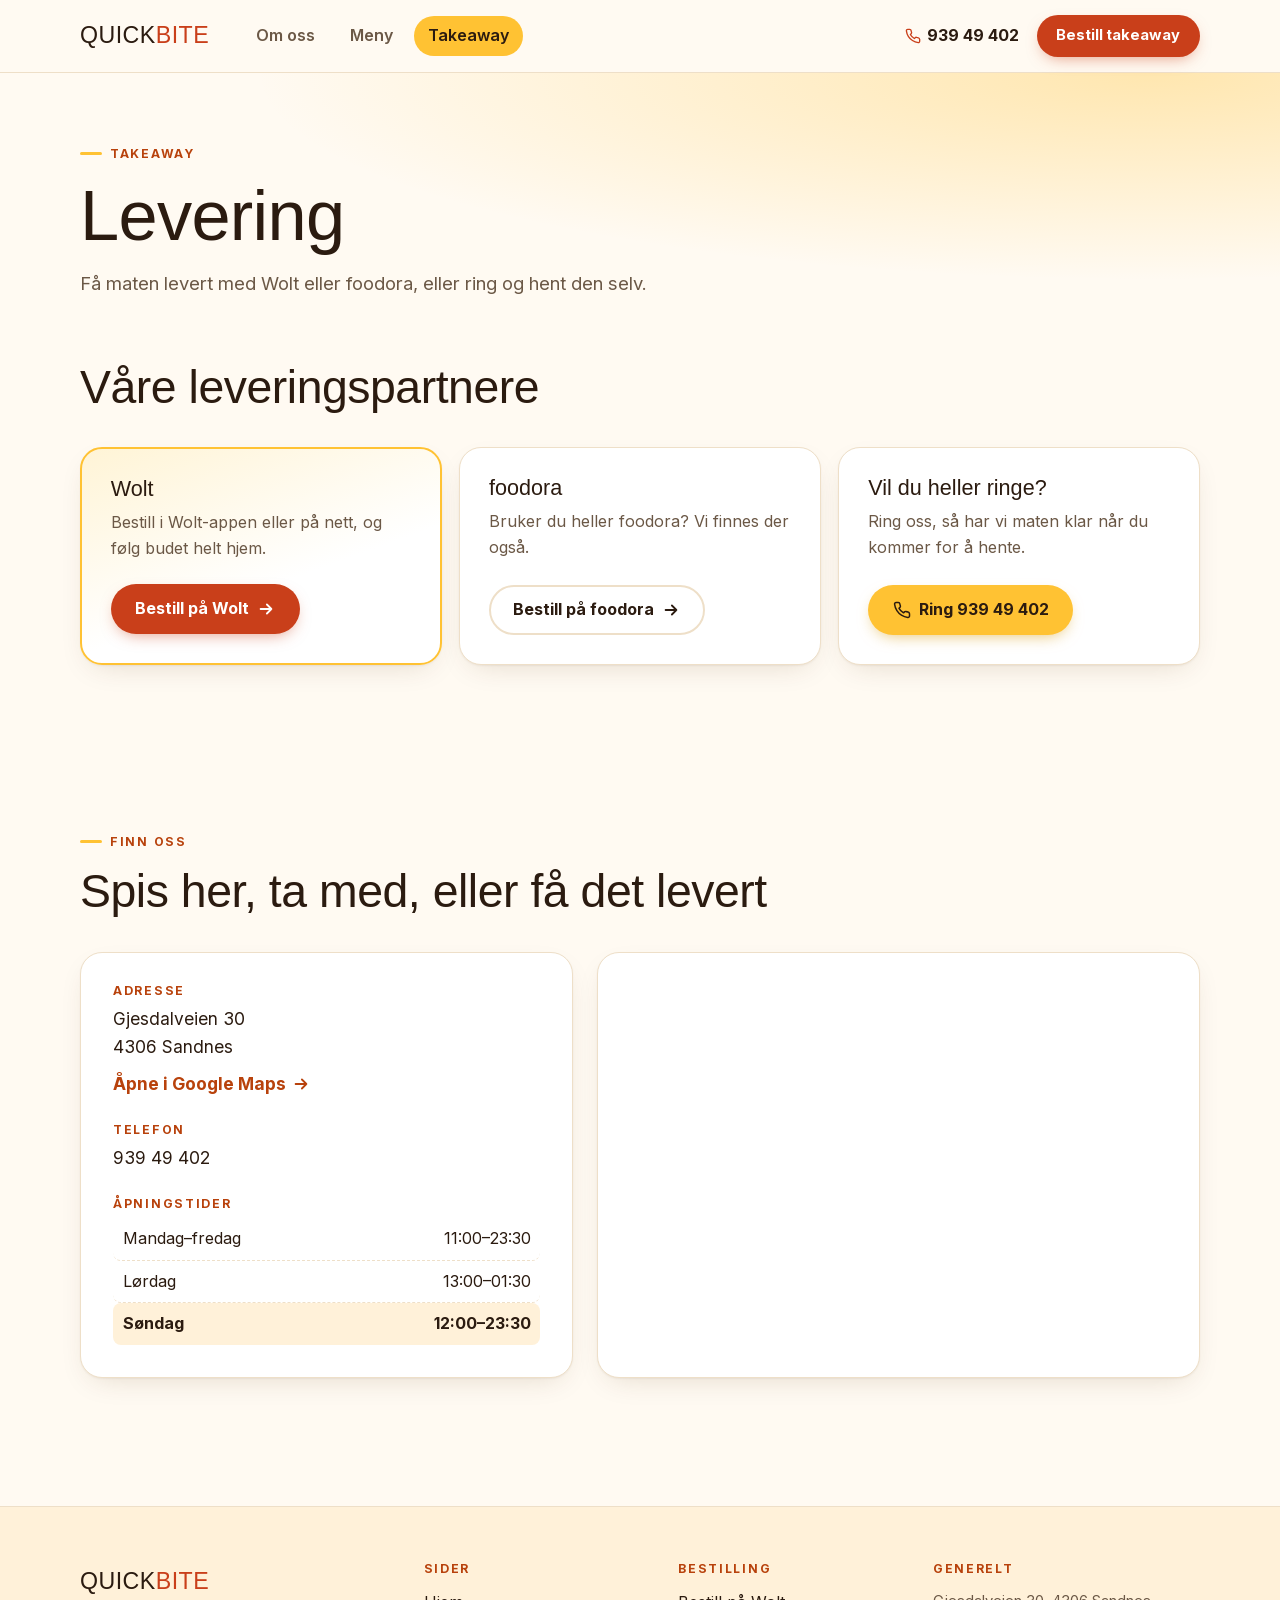
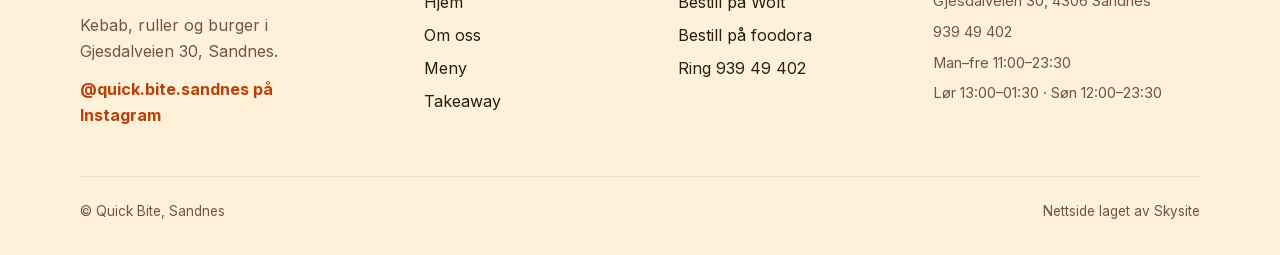
==== levering/index.html @ e2c75972 "Quick Bite-nettsiden, lyst design Co-Authored-By: Claude Opus 5.5 <noreply@anthropic.com>" ====
<!DOCTYPE html>
<html lang="no">
<head>
<meta charset="utf-8">
<meta name="viewport" content="width=device-width, initial-scale=1">
<title>Takeaway og levering – Quick Bite Sandnes</title>
<meta name="description" content="Bestill Quick Bite på Wolt eller foodora, eller ring 939 49 402 og hent selv i Gjesdalveien 30, Sandnes.">
<meta name="theme-color" content="#fffaf2">
<meta property="og:type" content="website">
<meta property="og:locale" content="nb_NO">
<meta property="og:site_name" content="Quick Bite">
<meta property="og:title" content="Takeaway og levering – Quick Bite Sandnes">
<meta property="og:description" content="Bestill Quick Bite på Wolt eller foodora, eller ring 939 49 402 og hent selv i Gjesdalveien 30, Sandnes.">
<link rel="icon" href="../favicon.svg" type="image/svg+xml">
<link rel="preload" href="../fonts/archivo-black.woff2" as="font" type="font/woff2" crossorigin>
<link href="../fonts/fonts.css" rel="stylesheet">
<link href="../style.css" rel="stylesheet">
</head>
<body>
<a class="skip" href="#innhold">Hopp til innholdet</a>

<header class="top">
  <div class="wrap">
    <a class="logo" href="../index.html" aria-label="Quick Bite, til forsiden">QUICK<span>BITE</span></a>
    <nav class="nav" id="nav" aria-label="Hovedmeny">
      <a href="../om-oss/index.html">Om oss</a>
      <a href="../meny/index.html">Meny</a>
      <a href="../levering/index.html" aria-current="page">Takeaway</a>
    </nav>
    <div class="top-right">
      <a class="tel" href="tel:+4793949402" aria-label="Ring 939 49 402"><svg viewBox="0 0 24 24" fill="none" stroke="currentColor" stroke-width="2" stroke-linecap="round" stroke-linejoin="round" aria-hidden="true"><path d="M22 16.9v3a2 2 0 0 1-2.2 2 19.8 19.8 0 0 1-8.6-3.1 19.5 19.5 0 0 1-6-6A19.8 19.8 0 0 1 2.1 4.2 2 2 0 0 1 4.1 2h3a2 2 0 0 1 2 1.7c.1.9.4 1.8.7 2.7a2 2 0 0 1-.5 2.1L8 9.8a16 16 0 0 0 6 6l1.3-1.3a2 2 0 0 1 2.1-.4c.9.3 1.8.6 2.7.7a2 2 0 0 1 1.7 2z"/></svg><span>939 49 402</span></a>
      <a class="btn small" href="../levering/index.html">Bestill takeaway</a>
      <button class="menu-btn" type="button" aria-controls="nav" aria-expanded="false" aria-label="Åpne meny">
        <svg class="bars" viewBox="0 0 24 24" fill="none" stroke="currentColor" stroke-width="2" stroke-linecap="round" aria-hidden="true"><path d="M4 7h16M4 12h16M4 17h16"/></svg>
        <svg class="x" viewBox="0 0 24 24" fill="none" stroke="currentColor" stroke-width="2" stroke-linecap="round" aria-hidden="true"><path d="M6 6l12 12M18 6L6 18"/></svg>
      </button>
    </div>
  </div>
</header>

<main id="innhold">
<section class="page-head">
  <div class="wrap">
    <span class="eyebrow">Takeaway</span>
    <h1>Levering</h1>
    <p class="lead">Få maten levert med Wolt eller foodora, eller ring og hent den selv.</p>
  </div>
</section>

<section aria-labelledby="partnere-tittel" style="padding-top:1.5rem">
  <div class="wrap">
    <div class="sec-head"><h2 id="partnere-tittel">Våre leveringspartnere</h2></div>
    <ul class="partners">
      <li class="partner hl">
        <h3>Wolt</h3>
        <p>Bestill i Wolt-appen eller på nett, og følg budet helt hjem.</p>
        <a class="btn" href="https://wolt.com/nb/nor/sandnes/restaurant/quick-bite-sandnes" target="_blank" rel="noopener">Bestill på Wolt <svg viewBox="0 0 20 20" fill="none" stroke="currentColor" stroke-width="2" stroke-linecap="round" stroke-linejoin="round" aria-hidden="true"><path d="M4 10h12M11 5l5 5-5 5"/></svg></a>
      </li>
      <li class="partner">
        <h3>foodora</h3>
        <p>Bruker du heller foodora? Vi finnes der også.</p>
        <a class="btn ghost" href="https://www.foodora.no/restaurant/xkr0/quick-bite-xkr0" target="_blank" rel="noopener">Bestill på foodora <svg viewBox="0 0 20 20" fill="none" stroke="currentColor" stroke-width="2" stroke-linecap="round" stroke-linejoin="round" aria-hidden="true"><path d="M4 10h12M11 5l5 5-5 5"/></svg></a>
      </li>
      <li class="partner">
        <h3>Vil du heller ringe?</h3>
        <p>Ring oss, så har vi maten klar når du kommer for å hente.</p>
        <a class="btn gold" href="tel:+4793949402"><svg viewBox="0 0 24 24" fill="none" stroke="currentColor" stroke-width="2" stroke-linecap="round" stroke-linejoin="round" aria-hidden="true"><path d="M22 16.9v3a2 2 0 0 1-2.2 2 19.8 19.8 0 0 1-8.6-3.1 19.5 19.5 0 0 1-6-6A19.8 19.8 0 0 1 2.1 4.2 2 2 0 0 1 4.1 2h3a2 2 0 0 1 2 1.7c.1.9.4 1.8.7 2.7a2 2 0 0 1-.5 2.1L8 9.8a16 16 0 0 0 6 6l1.3-1.3a2 2 0 0 1 2.1-.4c.9.3 1.8.6 2.7.7a2 2 0 0 1 1.7 2z"/></svg>Ring 939 49 402</a>
      </li>
    </ul>
  </div>
</section>

<section id="finn-oss" aria-labelledby="finn-tittel">
  <div class="wrap">
    <div class="sec-head">
      <div>
        <span class="eyebrow">Finn oss</span>
        <h2 id="finn-tittel">Spis her, ta med, eller få det levert</h2>
      </div>
    </div>
    <div class="find">
      <div class="find-info">
        <div>
          <h3>Adresse</h3>
          <p>Gjesdalveien 30<br>4306 Sandnes</p>
          <p style="margin-top:.6rem"><a class="link" href="https://maps.google.com/?q=Quick+Bite+Gjesdalveien+30+4306+Sandnes" target="_blank" rel="noopener">Åpne i Google Maps <svg viewBox="0 0 20 20" fill="none" stroke="currentColor" stroke-width="2" stroke-linecap="round" stroke-linejoin="round" aria-hidden="true"><path d="M4 10h12M11 5l5 5-5 5"/></svg></a></p>
        </div>
        <div>
          <h3>Telefon</h3>
          <p><a href="tel:+4793949402">939 49 402</a></p>
        </div>
        <div>
          <h3>Åpningstider</h3>
          <ul class="hours">
<li data-days="1,2,3,4,5"><span>Mandag–fredag</span><span>11:00–23:30</span></li>
<li data-days="6"><span>Lørdag</span><span>13:00–01:30</span></li>
<li data-days="0"><span>Søndag</span><span>12:00–23:30</span></li>
          </ul>
        </div>
      </div>
      <div class="map"><iframe src="https://maps.google.com/maps?q=Gjesdalveien%2030%2C%204306%20Sandnes&z=16&output=embed" title="Kart: Quick Bite, Gjesdalveien 30, Sandnes" loading="lazy" referrerpolicy="no-referrer-when-downgrade"></iframe></div>
    </div>
  </div>
</section>
</main>

<footer>
  <div class="wrap">
    <div class="foot">
      <div>
        <a class="logo" href="../index.html">QUICK<span>BITE</span></a>
        <p>Kebab, ruller og burger i Gjesdalveien 30, Sandnes.</p>
        <p><a class="link" href="https://www.instagram.com/quick.bite.sandnes/" target="_blank" rel="noopener">@quick.bite.sandnes på Instagram</a></p>
      </div>
      <div>
        <h2>Sider</h2>
        <ul>
          <li><a href="../index.html">Hjem</a></li>
          <li><a href="../om-oss/index.html">Om oss</a></li>
          <li><a href="../meny/index.html">Meny</a></li>
          <li><a href="../levering/index.html">Takeaway</a></li>
        </ul>
      </div>
      <div>
        <h2>Bestilling</h2>
        <ul>
          <li><a href="https://wolt.com/nb/nor/sandnes/restaurant/quick-bite-sandnes" target="_blank" rel="noopener">Bestill på Wolt</a></li>
          <li><a href="https://www.foodora.no/restaurant/xkr0/quick-bite-xkr0" target="_blank" rel="noopener">Bestill på foodora</a></li>
          <li><a href="tel:+4793949402">Ring 939 49 402</a></li>
        </ul>
      </div>
      <div>
        <h2>Generelt</h2>
        <ul class="small">
          <li><a href="https://maps.google.com/?q=Quick+Bite+Gjesdalveien+30+4306+Sandnes" target="_blank" rel="noopener">Gjesdalveien 30, 4306 Sandnes</a></li>
          <li><a href="tel:+4793949402">939 49 402</a></li>
          <li>Man–fre 11:00–23:30</li>
          <li>Lør 13:00–01:30 · Søn 12:00–23:30</li>
        </ul>
      </div>
    </div>
    <div class="copy">
      <span>© Quick Bite, Sandnes</span>
      <a href="https://skysite.no/" target="_blank" rel="noopener">Nettside laget av Skysite</a>
    </div>
  </div>
</footer>

<div class="mbar">
  <a class="btn ghost" href="tel:+4793949402"><svg viewBox="0 0 24 24" fill="none" stroke="currentColor" stroke-width="2" stroke-linecap="round" stroke-linejoin="round" aria-hidden="true"><path d="M22 16.9v3a2 2 0 0 1-2.2 2 19.8 19.8 0 0 1-8.6-3.1 19.5 19.5 0 0 1-6-6A19.8 19.8 0 0 1 2.1 4.2 2 2 0 0 1 4.1 2h3a2 2 0 0 1 2 1.7c.1.9.4 1.8.7 2.7a2 2 0 0 1-.5 2.1L8 9.8a16 16 0 0 0 6 6l1.3-1.3a2 2 0 0 1 2.1-.4c.9.3 1.8.6 2.7.7a2 2 0 0 1 1.7 2z"/></svg>Ring</a>
  <a class="btn" href="https://wolt.com/nb/nor/sandnes/restaurant/quick-bite-sandnes" target="_blank" rel="noopener">Bestill på Wolt</a>
</div>

<script src="../script.js" defer></script>
</body>
</html>
---- fonts/fonts.css ----
/* Skrifter lagret lokalt (latin). SIL Open Font License, fra Google Fonts. */
@font-face{font-family:'Inter';font-style:normal;font-weight:400 700;font-display:swap;src:url(inter.woff2) format('woff2')}
@font-face{font-family:'Archivo Black';font-style:normal;font-weight:400;font-display:swap;src:url(archivo-black.woff2) format('woff2')}
---- style.css ----
/* Quick Bite – felles stil. Lys og varm: krem bakgrunn, hvite kort, sennepsgul og tomatrød. */
:root{
  --bg:#fffaf2; --bg2:#fff1d9; --panel:#ffffff; --panel2:#fff6e8; --line:#eedfc8;
  --text:#2b1b10; --muted:#6b5846; --accent:#b8420c; --accent2:#c93f1a; --gold:#ffc233; --green:#2f7d3a;
  --radius:22px; --shadow:0 1px 2px rgba(80,45,10,.06),0 10px 30px -12px rgba(80,45,10,.18);
}
*{box-sizing:border-box;margin:0;padding:0}
[hidden]{display:none!important}
html{scroll-behavior:smooth;-webkit-text-size-adjust:100%;scroll-padding-top:84px}
@media (prefers-reduced-motion:reduce){html{scroll-behavior:auto}*{transition:none!important;animation:none!important}}
body{font:400 1rem/1.6 Inter,system-ui,sans-serif;background:var(--bg);color:var(--text)}
img,svg{display:block}
a{color:inherit}
:focus-visible{outline:3px solid var(--accent2);outline-offset:3px;border-radius:6px}
.wrap{max-width:1160px;margin:0 auto;padding:0 1.25rem}
.skip{position:absolute;left:-9999px}
.skip:focus{left:1rem;top:1rem;z-index:50;background:var(--gold);color:var(--text);padding:.5rem .8rem;border-radius:8px}
h1,h2,h3{line-height:1.05}
.display,h1,h2{font-family:'Archivo Black',sans-serif;font-weight:400;letter-spacing:-.01em}
.eyebrow{display:inline-flex;align-items:center;gap:.5rem;color:var(--accent);font-weight:800;letter-spacing:.14em;text-transform:uppercase;font-size:.76rem;margin-bottom:1rem}
.eyebrow::before{content:"";width:22px;height:3px;border-radius:3px;background:var(--gold)}
.lead{color:var(--muted);font-size:1.15rem;max-width:36rem}
.muted{color:var(--muted)}

/* Knapper */
.btn{display:inline-flex;align-items:center;justify-content:center;gap:.5rem;min-height:50px;background:var(--accent2);color:#fff;text-decoration:none;font-weight:700;padding:0 1.4rem;border-radius:999px;border:2px solid transparent;transition:transform .15s,background .15s,border-color .15s,box-shadow .15s;white-space:nowrap;box-shadow:0 6px 16px -6px rgba(201,63,26,.55)}
.btn:hover{background:#b3330f;transform:translateY(-2px)}
.btn.gold{background:var(--gold);color:var(--text);box-shadow:0 6px 16px -6px rgba(214,150,0,.6)}
.btn.gold:hover{background:#ffcd52}
.btn.ghost{background:var(--panel);border-color:var(--line);color:var(--text);box-shadow:none}
.btn.ghost:hover{border-color:var(--text)}
.btn.dark{background:var(--text);color:#fff;box-shadow:none}
.btn.dark:hover{background:#000}
.btn.small{min-height:42px;padding:0 1.1rem;font-size:.92rem}
.btn svg{width:18px;height:18px;flex:none}
.cta{display:flex;gap:.75rem;flex-wrap:wrap}
.link{color:var(--accent);font-weight:700;text-decoration:none;display:inline-flex;align-items:center;gap:.35rem}
.link:hover{text-decoration:underline;text-underline-offset:.2em}

/* Toppmeny */
.top{position:sticky;top:0;z-index:30;background:rgba(255,250,242,.9);backdrop-filter:saturate(1.4) blur(12px);border-bottom:1px solid var(--line)}
.top .wrap{display:flex;align-items:center;gap:2rem;height:72px}
.logo{font-family:'Archivo Black',sans-serif;font-size:1.45rem;letter-spacing:.02em;text-decoration:none;white-space:nowrap;color:var(--text)}
.logo span{color:var(--accent2)}
.nav{display:flex;gap:.4rem;margin-right:auto}
.nav a{text-decoration:none;color:var(--muted);font-weight:600;padding:.45rem .9rem;border-radius:999px;transition:background .15s,color .15s}
.nav a:hover{color:var(--text);background:var(--bg2)}
.nav a[aria-current="page"]{color:var(--text);background:var(--gold)}
.top-right{display:flex;align-items:center;gap:1.1rem}
.tel{text-decoration:none;font-weight:700;display:inline-flex;align-items:center;gap:.4rem;white-space:nowrap}
.tel svg{width:16px;height:16px;color:var(--accent2)}
.menu-btn{display:none;width:44px;height:44px;border:1px solid var(--line);border-radius:12px;background:var(--panel);color:var(--text);cursor:pointer;align-items:center;justify-content:center}
.menu-btn svg{width:22px;height:22px}
.menu-btn .x{display:none}
.top.open .menu-btn .x{display:block}
.top.open .menu-btn .bars{display:none}

/* Bildeplassholdere (byttes med egne bilder) */
.ph{position:relative;overflow:hidden;border-radius:var(--radius);
  background:radial-gradient(circle at 78% 18%,rgba(255,194,51,.55),transparent 55%),radial-gradient(circle at 12% 92%,rgba(201,63,26,.22),transparent 55%),linear-gradient(160deg,#fff3dc,#ffe2b8);
  display:grid;place-items:center;color:#8a5a2b;text-align:center;min-height:200px}
.ph::after{content:"";position:absolute;inset:0;background-image:radial-gradient(rgba(140,80,20,.13) 1.2px,transparent 1.4px);background-size:16px 16px;pointer-events:none}
.ph .ph-in{position:relative;z-index:1;display:grid;justify-items:center;gap:.5rem;font-size:.85rem;font-weight:600;padding:.7rem 1rem;background:rgba(255,255,255,.7);border-radius:14px;backdrop-filter:blur(4px)}
.ph svg{width:28px;height:28px;color:var(--accent2)}
.ph img{position:absolute;inset:0;width:100%;height:100%;object-fit:cover;z-index:2}

/* Seksjoner */
section{padding:5rem 0}
.sec-head{display:flex;justify-content:space-between;align-items:flex-end;gap:1rem 2rem;flex-wrap:wrap;margin-bottom:2.25rem}
.sec-head h2{font-size:clamp(2rem,4.2vw,2.9rem)}
.sec-head p{margin-top:.6rem}

/* Forside: topp */
.hero{padding:4rem 0 3rem;background:radial-gradient(ellipse at 90% 0%,rgba(255,194,51,.35),transparent 50%),radial-gradient(ellipse at 0% 100%,rgba(255,170,120,.18),transparent 50%)}
.hero-grid{display:grid;grid-template-columns:1.05fr 1fr;gap:3rem;align-items:center}
.hero h1{isolation:isolate;font-size:clamp(2.9rem,6.6vw,5.4rem);line-height:.95;margin-bottom:1.25rem}
.hero h1 em{font-style:normal;color:var(--accent2);position:relative;white-space:nowrap}
.hero h1 em::after{content:"";position:absolute;left:-.05em;right:-.05em;bottom:.04em;height:.22em;background:var(--gold);z-index:-1;border-radius:4px;transform:rotate(-1.5deg)}
.hero .lead{margin-bottom:2rem}
.hours-line{margin-top:1.6rem;display:inline-flex;align-items:center;gap:.55rem;color:var(--text);font-weight:600;font-size:.95rem;background:var(--panel);border:1px solid var(--line);padding:.45rem .9rem;border-radius:999px}
.dot{width:9px;height:9px;border-radius:50%;background:#b9a690;flex:none}
.dot.open{background:var(--green);box-shadow:0 0 0 4px rgba(47,125,58,.18)}
.hero-media{position:relative}
.hero-media .ph{aspect-ratio:4/5;min-height:0;border-radius:32px;box-shadow:var(--shadow);transform:rotate(1.5deg)}
.tag{position:absolute;background:var(--panel);border:1px solid var(--line);border-radius:999px;padding:.6rem 1.05rem;font-weight:700;font-size:.9rem;box-shadow:var(--shadow);display:flex;align-items:center;gap:.5rem;z-index:3}
.tag b{color:var(--accent2)}
.tag.t1{top:8%;left:-6%}
.tag.t2{bottom:10%;right:-4%}
.sticker{position:absolute;top:-4%;right:6%;z-index:3;background:var(--accent2);color:#fff;font-weight:800;border-radius:50%;width:120px;height:120px;display:grid;place-items:center;align-content:center;text-align:center;line-height:1.05;transform:rotate(12deg);font-size:1rem;box-shadow:0 12px 26px -8px rgba(201,63,26,.6);border:4px solid var(--bg)}
.sticker small{display:block;font-weight:600;font-size:.72rem;margin-top:.15rem;opacity:.95}

/* Rullende bånd */
.ticker-wrap{overflow:hidden;padding:.8rem 0}
.ticker{background:var(--gold);color:var(--text);overflow:hidden;border-block:2px solid var(--text);transform:rotate(-1deg);margin:0 -1rem}
.ticker-track{display:flex;width:max-content;animation:tick 32s linear infinite}
.ticker span{font-family:'Archivo Black',sans-serif;font-size:1.25rem;text-transform:uppercase;padding:.75rem 1.4rem;white-space:nowrap;display:inline-flex;align-items:center;gap:1.4rem}
.ticker span::after{content:"✦";color:var(--accent2);font-size:1rem}
@keyframes tick{to{transform:translateX(-50%)}}

/* Bestillingsbånd */
.order{background:linear-gradient(115deg,#ffd35c,#ffb347 60%,#ff9a5a);color:var(--text);border-radius:32px;padding:3rem;display:grid;grid-template-columns:1.1fr 1fr;gap:2rem;align-items:center;box-shadow:var(--shadow);position:relative;overflow:hidden}
.order::before{content:"";position:absolute;right:-80px;top:-80px;width:260px;height:260px;border-radius:50%;background:rgba(255,255,255,.25)}
.order>*{position:relative}
.order .eyebrow{color:var(--text)}
.order .eyebrow::before{background:var(--accent2)}
.order h2{font-size:clamp(1.9rem,4vw,2.7rem)}
.order p{font-weight:500;margin-top:.5rem}
.order-actions{display:grid;gap:.7rem}
.order-actions .btn{justify-content:space-between;min-height:58px;font-size:1.05rem;padding:0 1.5rem}
.order-actions .btn.light{background:rgba(255,255,255,.75);color:var(--text);border-color:transparent;box-shadow:none}
.order-actions .btn.light:hover{background:#fff}

/* Menykort (forsiden) */
.cats{display:grid;grid-template-columns:repeat(4,1fr);gap:1.2rem;list-style:none}
.cat{display:flex;flex-direction:column;height:100%;background:var(--panel);border:1px solid var(--line);border-radius:var(--radius);overflow:hidden;text-decoration:none;transition:transform .2s,box-shadow .2s;box-shadow:var(--shadow)}
.cat:hover{transform:translateY(-5px);box-shadow:0 2px 4px rgba(80,45,10,.06),0 22px 40px -16px rgba(80,45,10,.3)}
.cat .ph{border-radius:0;aspect-ratio:4/3;min-height:0}
.cat-body{padding:1.25rem 1.3rem 1.4rem;display:flex;flex-direction:column;flex:1}
.cat h3{font-family:'Archivo Black',sans-serif;font-weight:400;font-size:1.25rem;margin-bottom:.35rem}
.cat p{color:var(--muted);font-size:.93rem;flex:1}
.cat .from{margin-top:1rem;display:flex;justify-content:space-between;align-items:center;font-weight:800}
.cat .from span{color:var(--accent);font-weight:700}

/* Bilde + tekst */
.split{display:grid;grid-template-columns:1fr 1fr;gap:3.5rem;align-items:center}
.split.rev .split-media{order:2}
.split-media .ph{aspect-ratio:5/4;min-height:0;box-shadow:var(--shadow)}
.split h2{font-size:clamp(1.9rem,4vw,2.7rem);margin-bottom:1rem}
.split p+p{margin-top:1rem}
.split .cta{margin-top:1.75rem}

/* Faktarad */
.facts{display:grid;grid-template-columns:repeat(4,1fr);gap:1rem;margin-top:3rem;list-style:none}
.facts li{background:var(--panel);border:1px solid var(--line);border-radius:var(--radius);padding:1.4rem;box-shadow:var(--shadow)}
.facts li:nth-child(odd){background:var(--bg2)}
.facts b{display:block;font-family:'Archivo Black',sans-serif;font-weight:400;font-size:clamp(1.4rem,2.8vw,1.9rem);color:var(--accent2);line-height:1.1;margin-bottom:.3rem}
.facts span{color:var(--muted);font-size:.92rem}

/* Finn oss */
.find{display:grid;grid-template-columns:.9fr 1.1fr;gap:1.5rem;align-items:stretch}
.find-info{background:var(--panel);border:1px solid var(--line);border-radius:var(--radius);padding:2rem;display:grid;gap:1.6rem;align-content:start;box-shadow:var(--shadow)}
.find-info h3{font-size:.76rem;font-weight:800;letter-spacing:.14em;text-transform:uppercase;color:var(--accent);margin-bottom:.5rem}
.find-info p{font-size:1.08rem}
.find-info a{text-decoration:none}
.find-info a:hover{color:var(--accent2)}
.hours{list-style:none}
.hours li{display:flex;justify-content:space-between;gap:1rem;padding:.5rem .6rem;border-bottom:1px dashed var(--line);border-radius:8px}
.hours li:last-child{border-bottom:0}
.hours li.today{background:var(--bg2);font-weight:800;border-bottom-color:transparent}
.map{border-radius:var(--radius);overflow:hidden;border:1px solid var(--line);min-height:380px;background:var(--panel);box-shadow:var(--shadow)}
.map iframe{width:100%;height:100%;min-height:380px;border:0;display:block}

/* Instagram */
.insta{display:grid;grid-template-columns:repeat(6,1fr);gap:.8rem}
.insta a{display:block;text-decoration:none;transition:transform .2s}
.insta a:hover{transform:translateY(-3px) rotate(-1deg)}
.insta .ph{aspect-ratio:1;min-height:0;border-radius:16px}

/* Undersider: topp */
.page-head{padding:4rem 0 2.5rem;background:radial-gradient(ellipse at 90% 0%,rgba(255,194,51,.35),transparent 55%)}
.page-head h1{font-size:clamp(2.6rem,6vw,4.4rem);margin-bottom:1rem}

/* Menyside */
.jump{position:sticky;top:72px;z-index:20;background:rgba(255,250,242,.94);backdrop-filter:blur(10px);border-bottom:1px solid var(--line)}
.jump .wrap{display:flex;gap:.5rem;overflow-x:auto;padding-top:.75rem;padding-bottom:.75rem;scrollbar-width:none}
.jump .wrap::-webkit-scrollbar{display:none}
.jump a{flex:none;text-decoration:none;font-weight:700;font-size:.92rem;color:var(--text);border:1px solid var(--line);padding:.5rem 1.05rem;border-radius:999px;background:var(--panel)}
.jump a:hover{border-color:var(--text)}
.jump a.on{background:var(--gold);border-color:var(--gold)}
.menu-sec{padding:3.5rem 0 1rem}
.menu-sec h2{font-size:clamp(1.8rem,3.6vw,2.4rem)}
.menu-sec .sub{color:var(--muted);margin:.4rem 0 1.6rem}
.items{display:grid;grid-template-columns:repeat(2,1fr);gap:1rem;list-style:none}
.item{background:var(--panel);border:1px solid var(--line);border-radius:20px;padding:1.3rem 1.4rem;display:flex;justify-content:space-between;gap:1.25rem;box-shadow:var(--shadow);transition:transform .15s}
.item:hover{transform:translateY(-2px)}
.item h3{font-family:Inter,sans-serif;font-size:1.08rem;font-weight:800;margin-bottom:.3rem;line-height:1.3}
.item p{color:var(--muted);font-size:.92rem}
.price{font-weight:800;color:var(--text);white-space:nowrap;font-size:1rem;background:var(--gold);border-radius:999px;padding:.2rem .7rem;align-self:flex-start}
.chip{display:inline-block;font-size:.68rem;font-weight:800;letter-spacing:.04em;color:var(--green);background:rgba(47,125,58,.1);border-radius:999px;padding:.1rem .55rem;margin-left:.4rem;vertical-align:2px}
.pop{display:inline-block;font-size:.68rem;font-weight:800;letter-spacing:.04em;color:#fff;background:var(--accent2);border-radius:999px;padding:.1rem .55rem;margin-left:.4rem;vertical-align:2px}
.note{color:var(--muted);font-size:.88rem;margin-top:1.5rem}

/* Takeaway-side */
.partners{display:grid;grid-template-columns:repeat(3,1fr);gap:1.1rem;list-style:none}
.partner{background:var(--panel);border:1px solid var(--line);border-radius:var(--radius);padding:1.8rem;display:flex;flex-direction:column;gap:.6rem;box-shadow:var(--shadow)}
.partner h3{font-size:1.35rem;font-family:'Archivo Black',sans-serif;font-weight:400}
.partner p{color:var(--muted);flex:1;margin-bottom:.8rem}
.partner .btn{align-self:flex-start}
.partner.hl{border:2px solid var(--gold);background:linear-gradient(160deg,#fff4d6,#fff 60%)}

/* Bunntekst */
footer{margin-top:3rem;padding:3.5rem 0 2rem;background:var(--bg2);border-top:1px solid var(--line)}
.foot{display:grid;grid-template-columns:1.4fr 1fr 1fr 1.2fr;gap:2rem}
.foot h2{font-family:Inter,sans-serif;font-size:.76rem;font-weight:800;letter-spacing:.14em;text-transform:uppercase;color:var(--accent);margin-bottom:.9rem}
.foot ul{list-style:none;display:grid;gap:.45rem}
.foot a{text-decoration:none}
.foot a:hover{color:var(--accent2)}
.foot p{color:var(--muted);margin-top:.8rem;max-width:26ch}
.foot .small{font-size:.92rem;color:var(--muted)}
.copy{display:flex;justify-content:space-between;gap:1rem;flex-wrap:wrap;margin-top:3rem;padding-top:1.5rem;border-top:1px solid var(--line);color:var(--muted);font-size:.85rem}
.copy a{text-decoration:none}
.copy a:hover{color:var(--text)}

/* Fast bestill-felt på mobil */
.mbar{display:none}

@media (max-width:980px){
  .cats{grid-template-columns:repeat(2,1fr)}
  .facts{grid-template-columns:repeat(2,1fr)}
  .foot{grid-template-columns:1fr 1fr}
  .insta{grid-template-columns:repeat(3,1fr)}
  .tel span{display:none}
}
@media (max-width:820px){
  .top .wrap{height:64px;gap:1rem}
  html{scroll-padding-top:76px}
  .menu-btn{display:inline-flex}
  .nav{display:none;position:absolute;left:0;right:0;top:64px;flex-direction:column;gap:0;background:var(--bg);border-bottom:1px solid var(--line);padding:.5rem 1.25rem 1rem;box-shadow:0 20px 30px -20px rgba(80,45,10,.3)}
  .nav a{padding:.85rem 0;border-bottom:1px solid var(--line);font-size:1.05rem;color:var(--text);border-radius:0}
  .nav a:hover{background:none}
  .nav a[aria-current="page"]{background:none;color:var(--accent2)}
  .top.open .nav{display:flex}
  .top-right{margin-left:auto}
  .top-right .btn{display:none}
  .tel{border:1px solid var(--line);background:var(--panel);border-radius:12px;width:44px;height:44px;justify-content:center}
  .jump{top:64px}
  section{padding:3.5rem 0}
  .hero{padding:2.5rem 0 2rem}
  .hero-grid,.split,.find,.order{grid-template-columns:1fr}
  .hero-grid{gap:2.5rem}
  .hero-media .ph{aspect-ratio:4/3;transform:none}
  .tag.t1{left:.75rem;top:auto;bottom:.75rem}
  .tag.t2{display:none}
  .sticker{right:.5rem;top:-1.2rem}
  .split.rev .split-media{order:0}
  .split{gap:2rem}
  .order{padding:2rem 1.5rem;border-radius:24px}
  .items,.partners{grid-template-columns:1fr}
  .map,.map iframe{min-height:300px}
  .ticker span{font-size:1rem;padding:.6rem 1.1rem}
  .mbar{display:flex;position:fixed;left:0;right:0;bottom:0;z-index:40;gap:.6rem;padding:.7rem 1rem calc(.7rem + env(safe-area-inset-bottom));background:rgba(255,250,242,.97);border-top:1px solid var(--line);box-shadow:0 -10px 24px -14px rgba(80,45,10,.3)}
  .mbar .btn{flex:1}
  body{padding-bottom:80px}
}
@media (max-width:520px){
  .cats,.facts{grid-template-columns:1fr}
  .foot{grid-template-columns:1fr}
  .hero .cta .btn{flex:1}
}
.ph.wide{aspect-ratio:21/9;min-height:0}
@media (max-width:820px){.ph.wide{aspect-ratio:4/3}}
.link svg{width:18px;height:18px;flex:none}
@media (max-width:820px){.sticker{width:104px;height:104px}.sticker small{font-size:.6rem}}
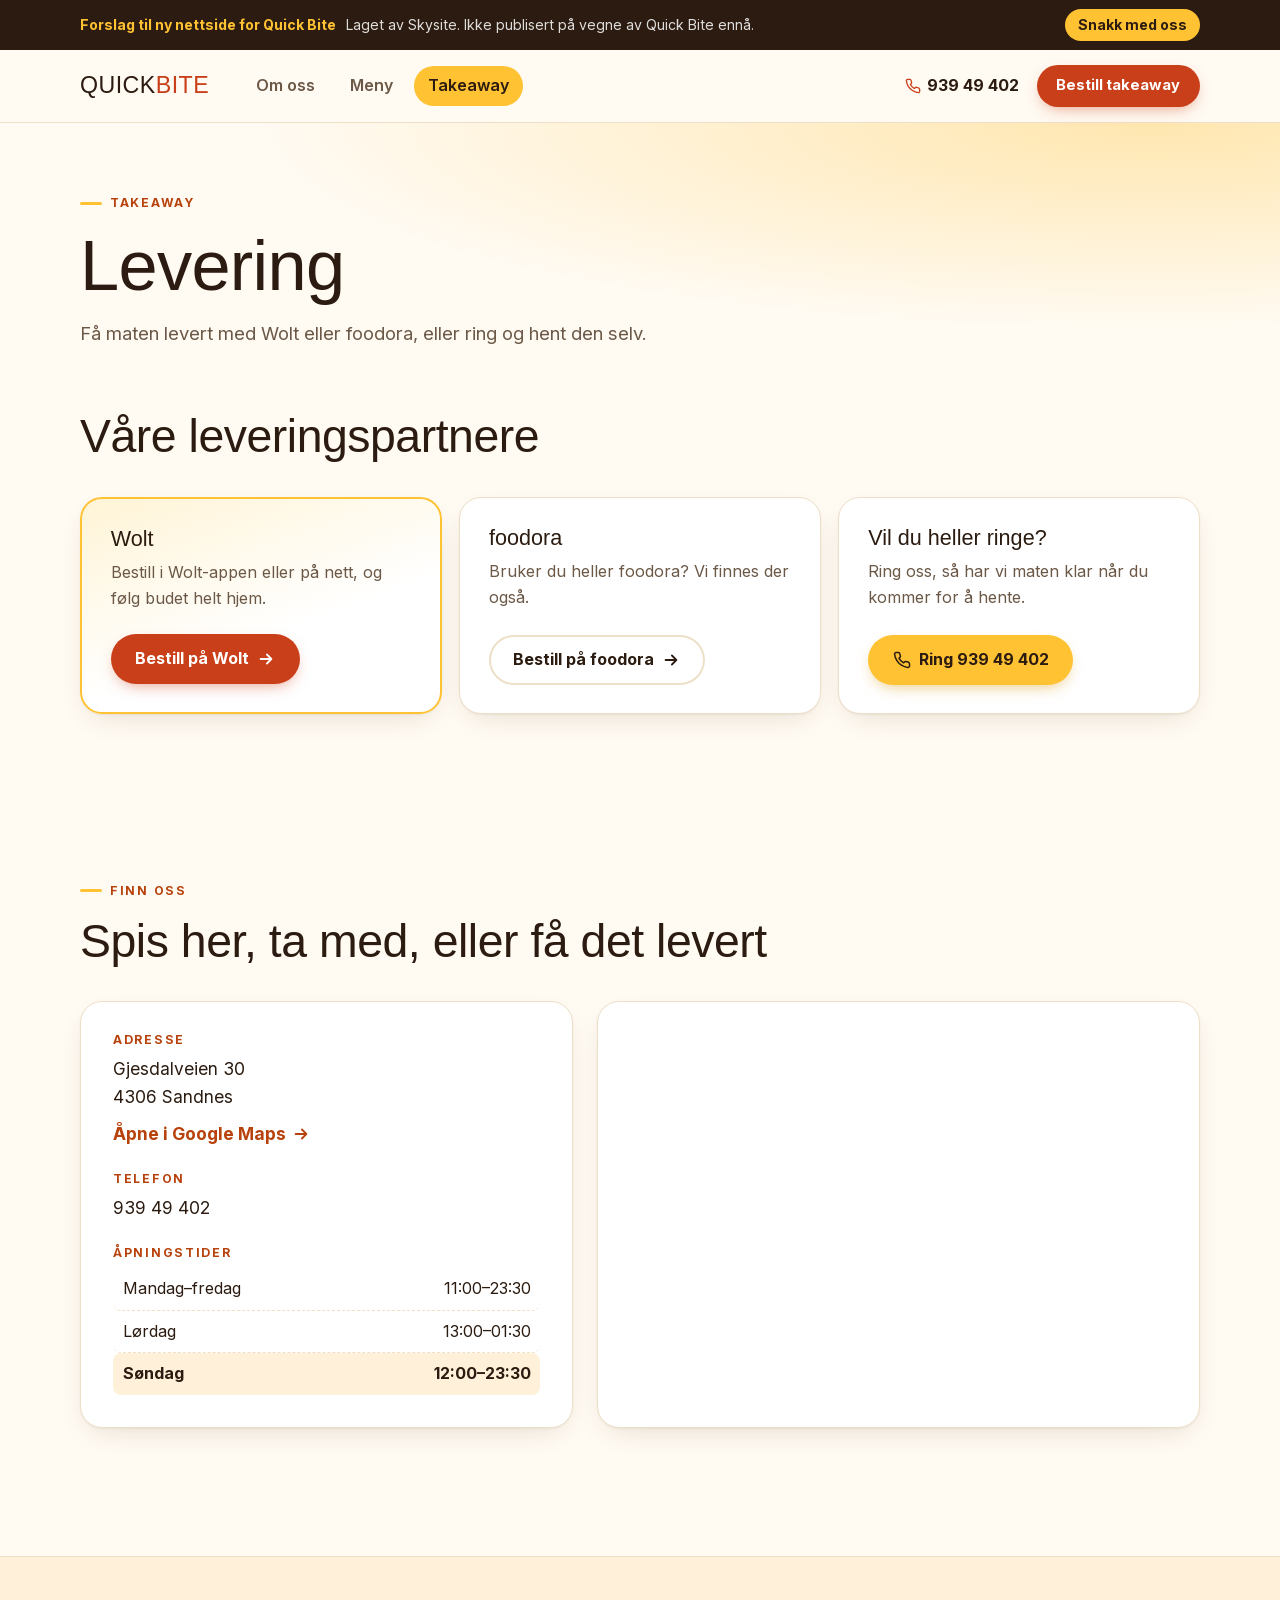
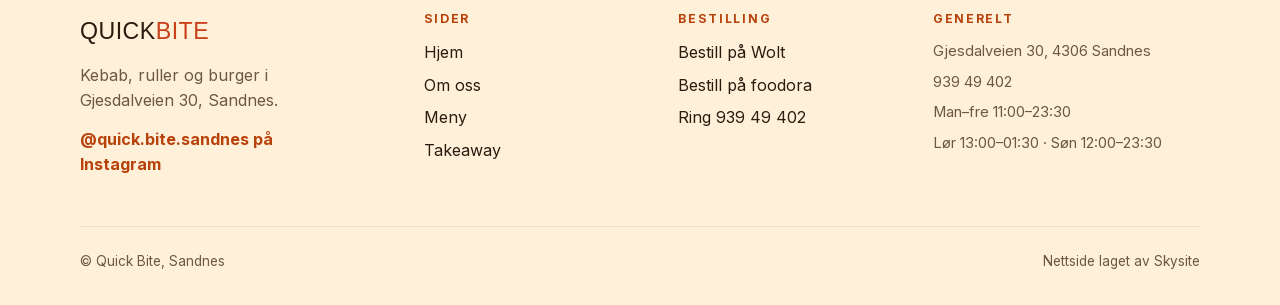
==== commit 129537ff: "Forslag til eieren: banner, egen seksjon og noindex Co-Authored-By: Claude Opus 5.5 <noreply@anthrop" ====
--- a/levering/index.html
+++ b/levering/index.html
@@ -2,6 +2,7 @@
 <html lang="no">
 <head>
 <meta charset="utf-8">
+<meta name="robots" content="noindex">
 <meta name="viewport" content="width=device-width, initial-scale=1">
 <title>Takeaway og levering – Quick Bite Sandnes</title>
 <meta name="description" content="Bestill Quick Bite på Wolt eller foodora, eller ring 939 49 402 og hent selv i Gjesdalveien 30, Sandnes.">
@@ -17,6 +18,7 @@
 <link href="../style.css" rel="stylesheet">
 </head>
 <body>
+<div class="proposal" role="note"><div class="wrap"><p><b>Forslag til ny nettside for Quick Bite</b> <span>Laget av Skysite. Ikke publisert på vegne av Quick Bite ennå.</span></p><a href="https://skysite.no/kontakt/" target="_blank" rel="noopener">Snakk med oss</a></div></div>
 <a class="skip" href="#innhold">Hopp til innholdet</a>
 
 <header class="top">
--- a/style.css
+++ b/style.css
@@ -251,3 +251,21 @@
 @media (max-width:820px){.ph.wide{aspect-ratio:4/3}}
 .link svg{width:18px;height:18px;flex:none}
 @media (max-width:820px){.sticker{width:104px;height:104px}.sticker small{font-size:.6rem}}
+
+/* Tegninger i bildeplassene (byttes med ekte bilder senere) */
+.ph.illu img{object-fit:contain;padding:9%;z-index:1}
+.ph.illu::after{opacity:.6}
+.cat .ph.illu img{padding:7%;transition:transform .3s}
+.cat:hover .ph.illu img{transform:scale(1.06) rotate(-2deg)}
+.insta .ph.illu img{padding:12%}
+
+/* Forslagsbanner (fjernes når eieren har sagt ja) */
+.proposal{background:var(--text);color:#fff;font-size:.88rem}
+.proposal .wrap{display:flex;align-items:center;justify-content:space-between;gap:.5rem 1rem;flex-wrap:wrap;padding-top:.55rem;padding-bottom:.55rem}
+.proposal b{color:var(--gold);margin-right:.4rem}
+.proposal span{opacity:.85}
+.proposal a{color:var(--text);background:var(--gold);text-decoration:none;font-weight:700;padding:.3rem .8rem;border-radius:999px;white-space:nowrap}
+.owner{background:linear-gradient(115deg,#fff1d9,#ffe2b8)}
+.owner-list{list-style:none;margin-top:1.1rem;display:grid;gap:.45rem;font-weight:600}
+.owner-list li{display:flex;gap:.55rem;align-items:baseline}
+.owner-list li::before{content:"✓";color:var(--green);font-weight:800}
